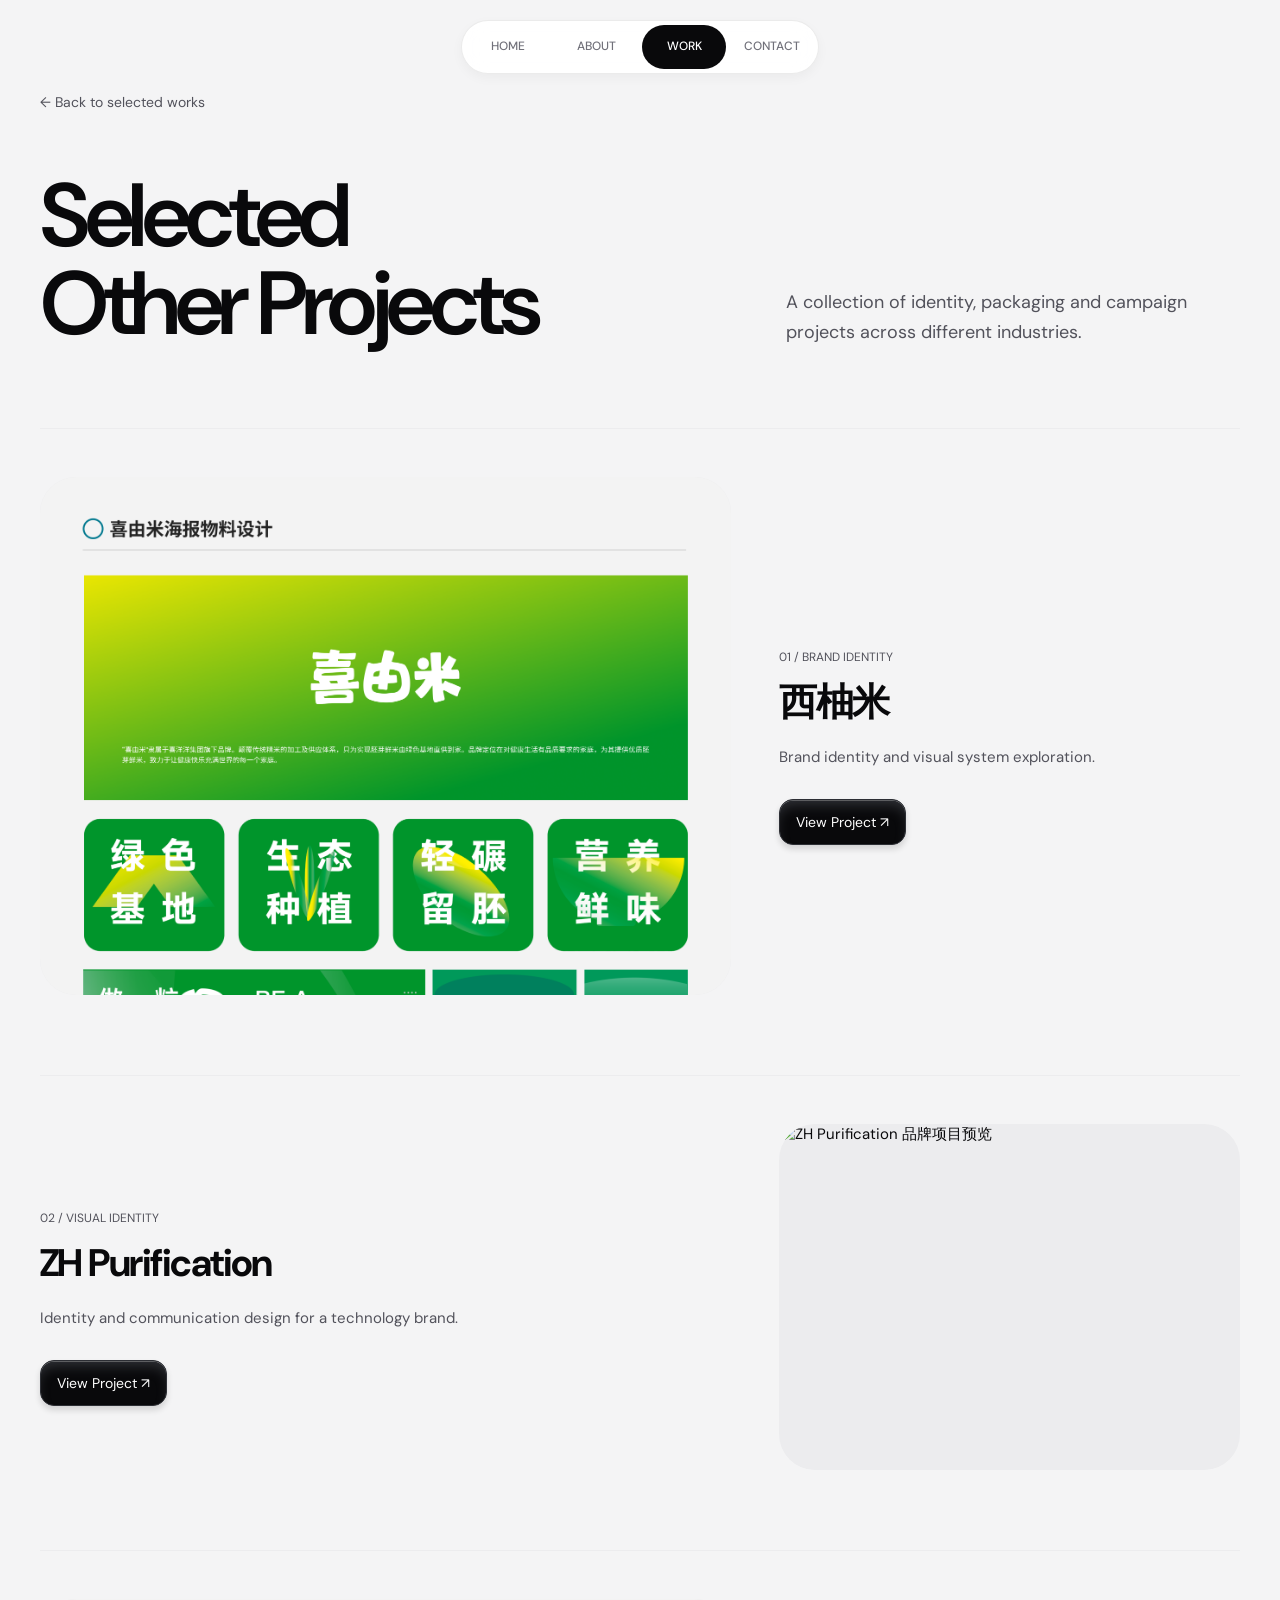
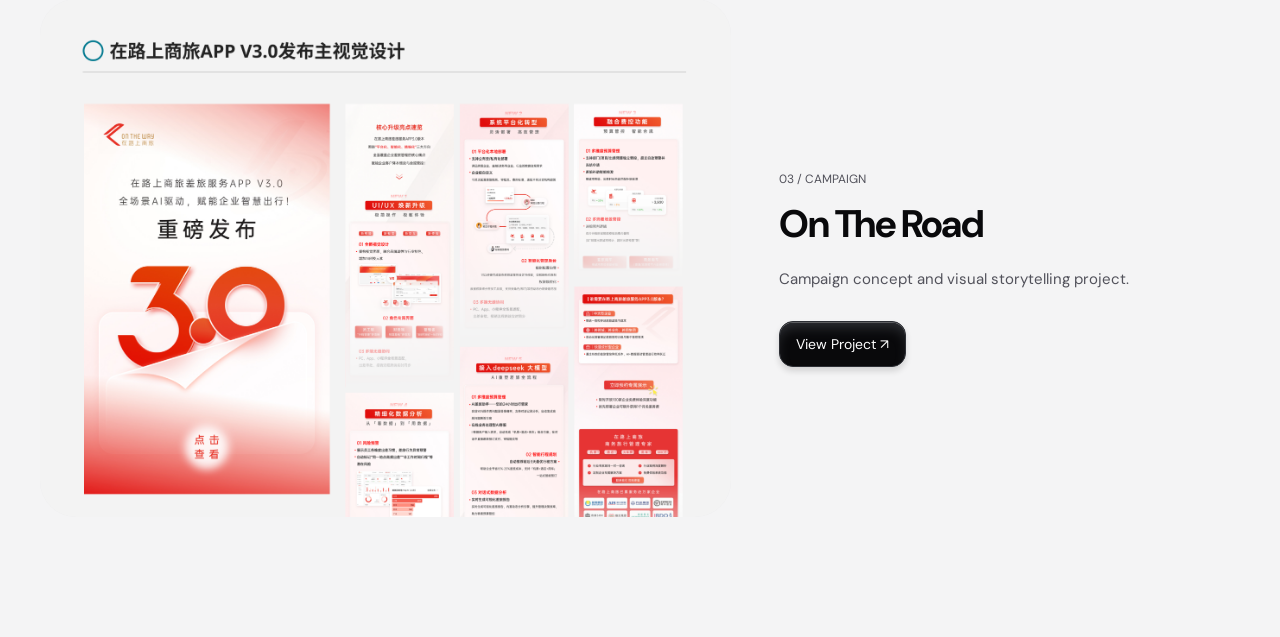
==== archive.html @ 00957e88 "Initial portfolio site" ====
<!doctype html><html lang="en"><head><meta charset="utf-8"><meta name="viewport" content="width=device-width,initial-scale=1"><meta name="description" content="Selected identity, packaging and campaign projects by Yu Hao."><title>Selected Other Projects · YU HAO</title><link rel="stylesheet" href="site.css"><link rel="stylesheet" href="archive.css"></head><body id="top" class="archive-page"><a class="skip" href="#main">跳到主要内容</a><header class="home-header"><nav class="home-nav" aria-label="主导航"><a href="index.html#home">HOME</a><a href="index.html#about">ABOUT</a><a class="is-active" href="index.html#work" aria-current="page">WORK</a><a href="index.html#contact">CONTACT</a></nav></header><main id="main" class="container archive-main"><a class="archive-back" href="index.html#work">← Back to selected works</a><header class="archive-head"><h1>Selected<br>Other Projects</h1><p>A collection of identity, packaging and campaign projects across different industries.</p></header><section class="archive-grid" aria-label="其他项目合集"><article class="archive-card"><a class="archive-media" href="xiyoumi.html"><img src="public/images/archive/xiyoumi/xiyoumi-case-part-01.png" alt="西柚米品牌项目预览" loading="eager"></a><div class="archive-copy"><p class="eyebrow">01 / BRAND IDENTITY</p><h2>西柚米</h2><p>Brand identity and visual system exploration.</p><a class="button" href="xiyoumi.html">View Project ↗</a></div></article><article class="archive-card"><a class="archive-media" href="zhihong.html"><img src="public/images/archive/vi/zh-purification-case-part-01.png" alt="ZH Purification 品牌项目预览" loading="lazy"></a><div class="archive-copy"><p class="eyebrow">02 / VISUAL IDENTITY</p><h2>ZH Purification</h2><p>Identity and communication design for a technology brand.</p><a class="button" href="zhihong.html">View Project ↗</a></div></article><article class="archive-card"><a class="archive-media" href="onway.html"><img src="public/images/archive/on-the-road/on-the-road-case-part-01.png" alt="On The Road 项目预览" loading="lazy"></a><div class="archive-copy"><p class="eyebrow">03 / CAMPAIGN</p><h2>On The Road</h2><p>Campaign concept and visual storytelling project.</p><a class="button" href="onway.html">View Project ↗</a></div></article></section></main></body></html>
---- site.css ----
@import url('https://fonts.googleapis.com/css2?family=DM+Sans:wght@400;500;600;700&display=swap');

/* Design system — derived from DESIGN.md */
:root {
  --color-obsidian: #09090b;
  --color-graphite: #18181b;
  --color-slate: #27272a;
  --color-iron: #3f3f46;
  --color-steel: #52525b;
  --color-fog: #71717a;
  --color-ash: #a1a1aa;
  --color-mist: #d4d4d8;
  --color-cloud: #ececee;
  --color-paper: #f4f4f5;
  --color-snow: #fff;
  --color-ember: #ff5a00;
  --color-placeholder: #1f5eff;

  --font-cosmica: 'DM Sans', 'PingFang SC', 'Microsoft YaHei', ui-sans-serif, system-ui, sans-serif;
  --text-caption: 12px;
  --text-body: 15px;
  --text-body-lg: 18px;
  --text-subheading: 20px;
  --text-heading-sm: 32px;
  --text-heading: 40px;
  --text-heading-lg: 56px;
  --text-display: 64px;

  --space-4: 4px;
  --space-8: 8px;
  --space-12: 12px;
  --space-16: 16px;
  --space-20: 20px;
  --space-24: 24px;
  --space-28: 28px;
  --space-32: 32px;
  --space-36: 36px;
  --space-40: 40px;
  --space-48: 48px;
  --space-64: 64px;
  --space-80: 80px;
  --space-120: 120px;

  --container-width: 1200px;
  --card-padding: 28px;
  --radius-card: 36px;
  --radius-button: 14px;
  --radius-badge: 12px;
  --radius-pill: 10000px;
  --line: 1px solid var(--color-cloud);
  --shadow-md: 0 4px 12px rgba(0, 0, 0, .04);
  --transition: 200ms ease;
}

* { box-sizing: border-box; }
html { scroll-behavior: smooth; scroll-padding-top: 100px; }
body { margin: 0; background: var(--color-paper); color: var(--color-obsidian); font-family: var(--font-cosmica); font-size: var(--text-body); line-height: 1.45; }
a { color: inherit; text-decoration: none; }
button { font: inherit; }
h1, h2, h3, p, dl, dd { margin: 0; }
img { display: block; max-width: 100%; }
.container { width: min(var(--container-width), calc(100% - 48px)); margin: auto; }
.skip { position: fixed; z-index: 1000; top: -60px; left: var(--space-24); border-radius: var(--radius-button); background: var(--color-obsidian); color: #fff; padding: var(--space-12) var(--space-16); }
.skip:focus { top: var(--space-16); }
a:focus-visible, button:focus-visible, summary:focus-visible { outline: 3px solid var(--color-ember); outline-offset: 3px; }
.home-header { position: fixed; z-index: 100; top: var(--space-20); left: 50%; width: max-content; max-width: calc(100% - 32px); transform: translateX(-50%); }
.home-nav { display: flex; align-items: center; gap: var(--space-4); border: 1px solid rgba(9, 9, 11, .08); border-radius: var(--radius-pill); background: rgba(255, 255, 255, .92); box-shadow: var(--shadow-md); padding: var(--space-4); backdrop-filter: blur(12px); -webkit-backdrop-filter: blur(12px); }
.home-nav a { display: inline-flex; align-items: center; justify-content: center; min-width: 84px; min-height: 44px; border-radius: var(--radius-pill); color: var(--color-fog); font-size: 12px; font-weight: 500; transition: color var(--transition), background var(--transition); }
.home-nav a:hover { color: var(--color-obsidian); }
.home-nav a.is-active { background: var(--color-obsidian); color: var(--color-snow); }
.eyebrow { color: var(--color-fog); font-size: var(--text-caption); line-height: 1.64; }

.site-header { position: sticky; top: 0; z-index: 50; background: rgba(255, 255, 255, .92); backdrop-filter: blur(12px); }
.topbar { display: grid; grid-template-columns: 1fr auto 1fr; align-items: center; min-height: 76px; }
.brand { justify-self: start; font-size: 18px; font-weight: 700; letter-spacing: -.04em; }
.brand-dot { display: inline-grid; place-items: center; width: 24px; height: 24px; margin-right: 8px; border-radius: var(--radius-badge); background: var(--color-ember); color: #fff; font-size: 12px; vertical-align: 2px; }
.topbar nav { display: flex; gap: var(--space-24); color: var(--color-iron); font-size: 14px; }
.topbar nav a { transition: color var(--transition); }
.topbar nav a:hover { color: var(--color-obsidian); }
.nav-actions { justify-self: end; display: flex; align-items: center; gap: var(--space-16); color: var(--color-iron); font-size: 14px; }
.resume-link { border: var(--line); border-radius: var(--radius-button); background: var(--color-snow); color: var(--color-obsidian); padding: 10px 15px; transition: border-color var(--transition), background var(--transition); }
.resume-link:hover { border-color: var(--color-obsidian); background: var(--color-paper); }

.button { display: inline-flex; align-items: center; justify-content: center; border: 1.5px solid #2c2e34; border-radius: var(--radius-button); background: var(--color-obsidian); box-shadow: inset 0 .5px 0 rgba(255,255,255,.5), inset 0 9px 14px -5px rgba(117,123,133,.4), 0 4px 6px rgba(0,0,0,.14); color: #fff; padding: 12px 16px; font-size: 14px; transition: translate var(--transition), background var(--transition); }
.button:hover { translate: 0 -2px; background: var(--color-slate); }
.button-light { border: var(--line); background: var(--color-snow); box-shadow: none; color: var(--color-graphite); }
.button-light:hover { background: var(--color-paper); }

.hero { display: grid; grid-template-columns: minmax(0, 1.2fr) minmax(320px, .8fr); gap: var(--space-80); align-items: end; padding: var(--space-80) 0 var(--space-120); }
.hero h1 { max-width: 760px; font-size: clamp(56px, 7vw, var(--text-display)); font-weight: 600; line-height: 1.12; letter-spacing: -.055em; }
.hero h1 span { display: block; }
.hero h1 em { color: var(--color-ember); font-style: normal; }
.hero-copy { max-width: 370px; padding-bottom: var(--space-8); }
.hero-copy p { color: var(--color-steel); line-height: 1.55; }
.hero-copy .button { margin-top: var(--space-24); }
.hero-note { display: flex; gap: var(--space-8); align-items: center; margin-bottom: var(--space-16); color: var(--color-fog); font-size: 13px; }
.hero-note i { display: block; width: 8px; height: 8px; border-radius: 50%; background: var(--color-ember); }
.hero-stage { padding-bottom: var(--space-80); }
.stage-grid { display: grid; grid-template-columns: 1.25fr .75fr; gap: var(--space-16); }
.stage-mini { display: grid; gap: var(--space-16); }

.image-placeholder { position: relative; isolation: isolate; display: flex; align-items: flex-end; justify-content: space-between; overflow: hidden; border-radius: var(--radius-card); background: var(--color-placeholder); color: #fff; padding: var(--card-padding); aspect-ratio: 16 / 9; }
.image-placeholder::before { position: absolute; z-index: -1; inset: var(--space-28); border: 1px solid rgba(255, 255, 255, .35); border-radius: 20px; content: ''; }
.image-placeholder span, .image-placeholder strong { font-size: var(--text-caption); line-height: 1.64; }
.image-placeholder strong { font-weight: 500; }
.image-placeholder.square { aspect-ratio: 1; }
.image-placeholder.portrait { aspect-ratio: 3 / 4; }
.image-placeholder.case-visual { aspect-ratio: 16 / 9; }
.image-placeholder.long { aspect-ratio: 4 / 3; }
.stage-mini .image-placeholder { border-radius: var(--radius-card); padding: var(--space-20); }

.section { padding: var(--space-80) 0; }
.section-head { display: grid; grid-template-columns: minmax(0, 1fr) minmax(260px, .65fr); gap: var(--space-64); align-items: end; margin-bottom: var(--space-40); }
.section-head h2 { font-size: clamp(40px, 5vw, var(--text-heading-lg)); font-weight: 600; line-height: 1.28; letter-spacing: -.045em; }
.section-head p { color: var(--color-steel); font-size: var(--text-body-lg); line-height: 1.5; }
.stat-row { display: grid; grid-template-columns: repeat(3, 1fr); gap: var(--space-16); margin-bottom: var(--space-80); }
.stat { border: var(--line); border-radius: var(--radius-card); background: var(--color-snow); padding: var(--card-padding); }
.stat strong { display: block; font-size: 40px; line-height: 1.1; letter-spacing: -.05em; }
.stat span { display: block; margin-top: var(--space-12); color: var(--color-steel); font-size: 14px; }

.project-grid { display: grid; grid-template-columns: repeat(3, 1fr); gap: var(--space-16); }
.project-card { min-width: 0; overflow: hidden; border: var(--line); border-radius: var(--radius-card); background: var(--color-snow); transition: translate var(--transition), border-color var(--transition); }
.project-card:hover { translate: 0 -4px; border-color: var(--color-mist); }
.project-card .image-placeholder { border-radius: 0; }
.project-card-content { padding: var(--card-padding); }
.project-card h3 { font-size: var(--text-subheading); font-weight: 600; line-height: 1.45; letter-spacing: -.025em; }
.project-card p { margin-top: var(--space-12); color: var(--color-steel); font-size: 14px; line-height: 1.6; }
.tags { display: flex; flex-wrap: wrap; gap: var(--space-8); margin-top: var(--space-20); }
.tag { border: var(--line); border-radius: var(--radius-badge); color: var(--color-iron); padding: 4px 8px; font-size: 12px; line-height: 1.4; }
.tag-accent { border-color: var(--color-ember); background: var(--color-ember); color: #fff; }
.project-card .card-link { display: inline-block; margin-top: var(--space-24); color: var(--color-obsidian); font-size: 14px; text-decoration: underline; text-underline-offset: 4px; }
.more-works { margin-top: var(--space-80); }

.feature-band { border-radius: var(--radius-card); background: var(--color-slate); color: #fff; padding: var(--space-40); }
.feature-band-grid { display: grid; grid-template-columns: .85fr 1.15fr; gap: var(--space-64); align-items: start; }
.feature-band h2 { font-size: var(--text-heading-sm); line-height: 1.25; letter-spacing: -.04em; }
.feature-band p { margin-top: var(--space-20); color: var(--color-mist); font-size: 16px; line-height: 1.6; }
.feature-list { margin: 0; padding: 0; list-style: none; }
.feature-list li { border-bottom: 1px solid #ffffff22; padding: var(--space-16) 0; font-size: var(--text-subheading); font-weight: 500; line-height: 1.4; }
.feature-list li::before { margin-right: var(--space-12); color: var(--color-ember); content: '→'; }

.about-grid { display: grid; grid-template-columns: 1.1fr .9fr; gap: var(--space-16); }
.about-card { border: var(--line); border-radius: var(--radius-card); background: var(--color-snow); padding: var(--space-40); }
.about-card h2 { font-size: var(--text-heading); line-height: 1.28; letter-spacing: -.04em; }
.about-card p { margin-top: var(--space-20); color: var(--color-steel); font-size: var(--text-body-lg); line-height: 1.55; }
.timeline { display: grid; gap: var(--space-24); }
.timeline-item { border-bottom: var(--line); padding-bottom: var(--space-24); }
.timeline-item:last-child { border: 0; padding: 0; }
.timeline-item time { display: block; color: var(--color-fog); font-size: var(--text-caption); }
.timeline-item h3 { margin-top: var(--space-8); font-size: var(--text-subheading); }
.timeline-item p { margin-top: var(--space-8); font-size: 14px; }

.contact { background: var(--color-obsidian); color: #fff; padding: var(--space-120) 0 var(--space-80); }
.contact-grid { display: grid; grid-template-columns: minmax(0, 1fr) auto; gap: var(--space-80); align-items: end; }
.contact h2 { font-size: clamp(56px, 7vw, var(--text-display)); line-height: 1.12; letter-spacing: -.055em; }
.contact p { max-width: 520px; margin-top: var(--space-20); color: var(--color-ash); font-size: var(--text-body-lg); line-height: 1.55; }
.contact .button { margin-top: var(--space-32); border-color: #fff; background: #fff; box-shadow: none; color: var(--color-obsidian); }
.contact .button:hover { background: var(--color-paper); }
.contact-meta { display: grid; gap: var(--space-12); color: var(--color-ash); font-size: 14px; }
.contact-meta a { color: #fff; text-decoration: underline; text-underline-offset: 4px; }
.site-footer { background: var(--color-obsidian); }
.footer-inner { display: flex; justify-content: space-between; gap: var(--space-24); padding: var(--space-24) 0; color: var(--color-fog); font-size: 12px; }
.footer-inner a:hover { color: #fff; }

.case-main { padding: var(--space-80) 0 var(--space-120); }
.back { color: var(--color-steel); font-size: 14px; }
.back:hover { color: var(--color-obsidian); }
.case-hero { display: grid; grid-template-columns: 1fr; gap: var(--space-64); align-items: end; margin: var(--space-48) 0 var(--space-80); }
.case-hero h1 { font-size: clamp(48px, 6vw, var(--text-display)); font-weight: 600; line-height: 1.12; letter-spacing: -.05em; }
.case-lead { margin-top: var(--space-20); color: var(--color-steel); font-size: var(--text-body-lg); line-height: 1.55; }
.facts { display: grid; grid-template-columns: 1fr 1fr; gap: var(--space-16); }
.facts div { border: var(--line); border-radius: var(--radius-card); background: var(--color-snow); padding: var(--card-padding); }
.facts dt { color: var(--color-fog); font-size: var(--text-caption); }
.facts dd { margin-top: var(--space-8); font-size: 14px; line-height: 1.6; }
.case-banner { margin-bottom: var(--space-80); }
.case-section { display: grid; grid-template-columns: .65fr 1.35fr; gap: var(--space-64); border-top: var(--line); padding: var(--space-48) 0; }
.case-section h2 { margin-top: var(--space-8); font-size: var(--text-heading-sm); line-height: 1.35; letter-spacing: -.035em; }
.case-section-content > p { margin-bottom: var(--space-24); color: var(--color-steel); font-size: 16px; line-height: 1.8; }
.case-section .image-placeholder { width: 100%; }
.pending { margin-top: var(--space-20); border-radius: var(--radius-badge); background: var(--color-paper); color: var(--color-steel); padding: var(--space-16); font-size: 13px; }
.pending summary { cursor: pointer; }
.pending p { margin-top: var(--space-12); font-size: 13px; line-height: 1.6; }
.case-next { display: flex; justify-content: space-between; gap: var(--space-24); padding-top: var(--space-40); font-size: 16px; }
.case-next a { text-decoration: underline; text-underline-offset: 4px; }
.motion-toggle { position: fixed; right: var(--space-16); bottom: var(--space-16); z-index: 120; border: var(--line); border-radius: var(--radius-pill); background: var(--color-snow); box-shadow: var(--shadow-md); color: var(--color-iron); padding: 8px 12px; font-size: 12px; cursor: pointer; }
.paused * { animation-play-state: paused !important; }

@media (max-width: 900px) {
  .hero, .section-head, .feature-band-grid, .contact-grid, .case-hero, .case-section { grid-template-columns: 1fr; gap: var(--space-32); }
  .hero { padding-top: var(--space-64); }
  .hero-copy { max-width: 520px; }
  .hero-stage { padding-bottom: var(--space-64); }
  .project-grid { grid-template-columns: repeat(2, 1fr); }
  .about-grid { grid-template-columns: 1fr; }
  .case-hero { margin-bottom: var(--space-48); }
  .case-section { padding: var(--space-40) 0; }
}

@media (max-width: 600px) {
  .container { width: min(100% - 32px, var(--container-width)); }
  .home-header { top: var(--space-12); }
  .home-nav { gap: 2px; }
  .home-nav a { min-width: 0; min-height: 42px; padding: 0 var(--space-16); font-size: 10px; }
  .topbar { grid-template-columns: auto 1fr auto; min-height: 64px; }
  .topbar nav { display: none; }
  .nav-actions { gap: var(--space-8); }
  .nav-actions > a:first-child { display: none; }
  .brand { font-size: 16px; }
  .hero { padding: var(--space-48) 0 var(--space-64); }
  .hero h1 { font-size: 48px; }
  .hero-copy p { font-size: 16px; }
  .hero-stage { padding-bottom: var(--space-40); }
  .stage-grid { gap: var(--space-12); }
  .section { padding: var(--space-64) 0; }
  .section-head h2 { font-size: 40px; }
  .section-head p { font-size: 16px; }
  .stat-row, .project-grid { grid-template-columns: 1fr; }
  .stat { padding: var(--space-24); }
  .project-card-content, .about-card { padding: var(--space-28); }
  .feature-band { padding: var(--space-28); }
  .feature-band h2 { font-size: 28px; }
  .contact { padding: var(--space-80) 0 var(--space-48); }
  .contact h2 { font-size: 48px; }
  .case-main { padding: var(--space-64) 0 var(--space-80); }
  .case-hero h1 { font-size: 46px; }
  .facts { grid-template-columns: 1fr; }
  .case-section h2 { font-size: 28px; }
  .case-next { font-size: 14px; }
  .footer-inner { flex-direction: column; padding: var(--space-24) 0 var(--space-64); }
}

@media (prefers-reduced-motion: reduce) {
  html { scroll-behavior: auto; }
  *, *::before, *::after { transition: none !important; animation: none !important; }
}
---- archive.css ----
.archive-page { background: var(--color-paper); }
.archive-main { padding: var(--space-80) 0 var(--space-120); }
.archive-back { display: inline-flex; min-height: 44px; align-items: center; color: var(--color-steel); font-size: 14px; }
.archive-head { display: grid; grid-template-columns: minmax(0, 1.2fr) minmax(260px, .8fr); gap: var(--space-64); align-items: end; padding: var(--space-48) 0 var(--space-80); }
.archive-head h1 { font-size: clamp(52px, 7vw, 92px); line-height: .98; letter-spacing: -.06em; font-weight: 600; }
.archive-head p { color: var(--color-steel); font-size: var(--text-body-lg); line-height: 1.65; }
.archive-grid { display: grid; gap: var(--space-80); }
.archive-card { display: grid; grid-template-columns: minmax(0, 1.2fr) minmax(260px, .8fr); gap: var(--space-48); align-items: center; border-top: var(--line); padding-top: var(--space-48); }
.archive-card:nth-child(even) .archive-media { grid-column: 2; grid-row: 1; }
.archive-card:nth-child(even) .archive-copy { grid-column: 1; grid-row: 1; }
.archive-media { aspect-ratio: 4 / 3; overflow: hidden; border-radius: var(--radius-card); background: var(--color-cloud); }
.archive-media img { width: 100%; height: 100%; object-fit: cover; object-position: top center; }
.archive-copy h2 { margin-top: var(--space-12); font-size: clamp(28px, 3vw, var(--text-heading)); letter-spacing: -.04em; line-height: 1.2; }
.archive-copy p { margin-top: var(--space-20); color: var(--color-steel); line-height: 1.7; }
.archive-copy .button { margin-top: var(--space-28); }
@media (max-width: 767px) { .archive-main { padding-top: var(--space-48); } .archive-head, .archive-card { grid-template-columns: 1fr; gap: var(--space-32); } .archive-card:nth-child(even) .archive-media, .archive-card:nth-child(even) .archive-copy { grid-column: auto; grid-row: auto; } }
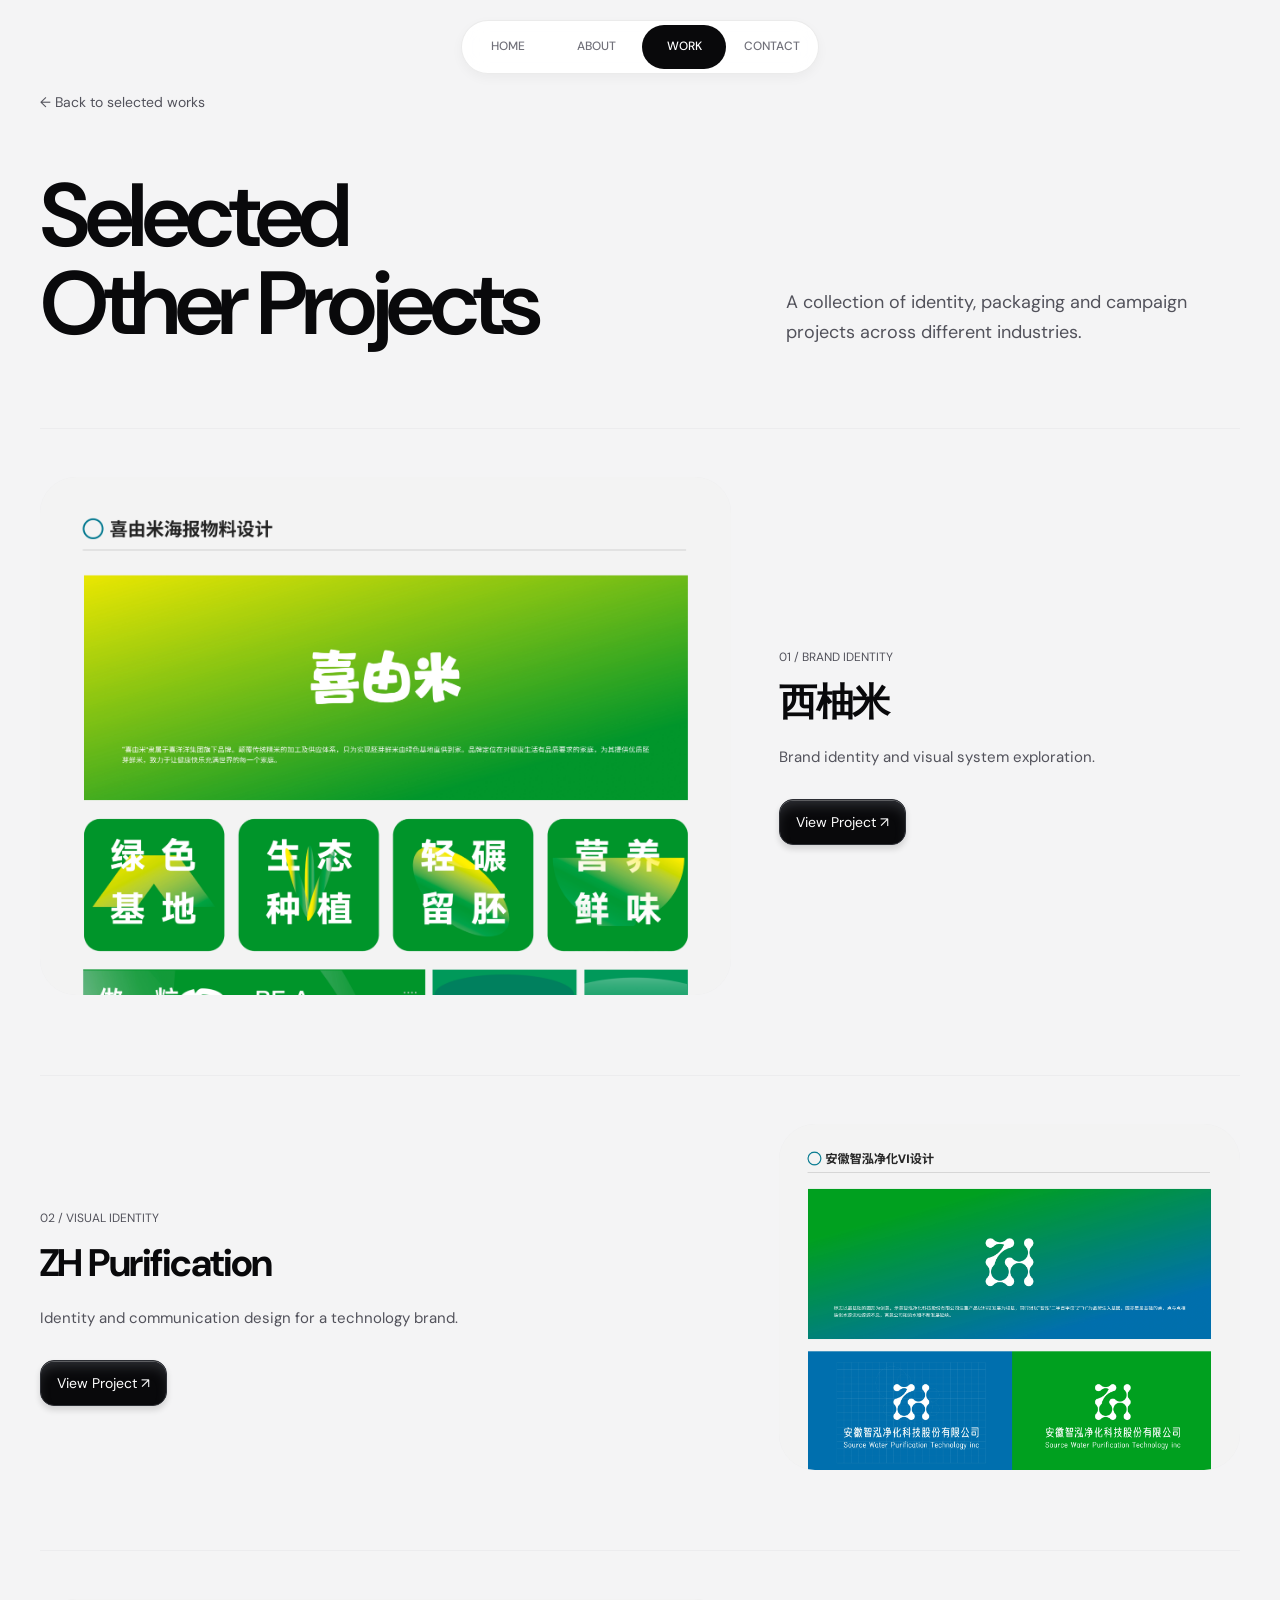
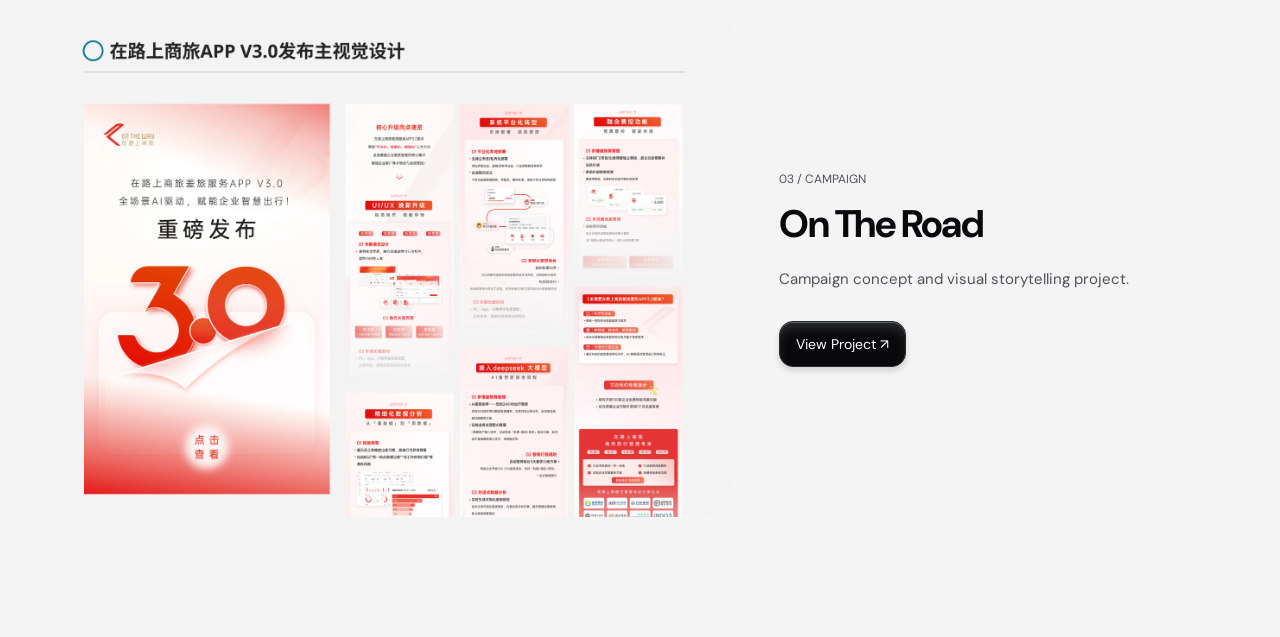
==== commit 3e2a2baa: "Optimize portfolio images for Cloudflare Pages" ====
--- a/archive.html
+++ b/archive.html
@@ -1 +1 @@
-<!doctype html><html lang="en"><head><meta charset="utf-8"><meta name="viewport" content="width=device-width,initial-scale=1"><meta name="description" content="Selected identity, packaging and campaign projects by Yu Hao."><title>Selected Other Projects · YU HAO</title><link rel="stylesheet" href="site.css"><link rel="stylesheet" href="archive.css"></head><body id="top" class="archive-page"><a class="skip" href="#main">跳到主要内容</a><header class="home-header"><nav class="home-nav" aria-label="主导航"><a href="index.html#home">HOME</a><a href="index.html#about">ABOUT</a><a class="is-active" href="index.html#work" aria-current="page">WORK</a><a href="index.html#contact">CONTACT</a></nav></header><main id="main" class="container archive-main"><a class="archive-back" href="index.html#work">← Back to selected works</a><header class="archive-head"><h1>Selected<br>Other Projects</h1><p>A collection of identity, packaging and campaign projects across different industries.</p></header><section class="archive-grid" aria-label="其他项目合集"><article class="archive-card"><a class="archive-media" href="xiyoumi.html"><img src="public/images/archive/xiyoumi/xiyoumi-case-part-01.png" alt="西柚米品牌项目预览" loading="eager"></a><div class="archive-copy"><p class="eyebrow">01 / BRAND IDENTITY</p><h2>西柚米</h2><p>Brand identity and visual system exploration.</p><a class="button" href="xiyoumi.html">View Project ↗</a></div></article><article class="archive-card"><a class="archive-media" href="zhihong.html"><img src="public/images/archive/vi/zh-purification-case-part-01.png" alt="ZH Purification 品牌项目预览" loading="lazy"></a><div class="archive-copy"><p class="eyebrow">02 / VISUAL IDENTITY</p><h2>ZH Purification</h2><p>Identity and communication design for a technology brand.</p><a class="button" href="zhihong.html">View Project ↗</a></div></article><article class="archive-card"><a class="archive-media" href="onway.html"><img src="public/images/archive/on-the-road/on-the-road-case-part-01.png" alt="On The Road 项目预览" loading="lazy"></a><div class="archive-copy"><p class="eyebrow">03 / CAMPAIGN</p><h2>On The Road</h2><p>Campaign concept and visual storytelling project.</p><a class="button" href="onway.html">View Project ↗</a></div></article></section></main></body></html>
+<!doctype html><html lang="en"><head><meta charset="utf-8"><meta name="viewport" content="width=device-width,initial-scale=1"><meta name="description" content="Selected identity, packaging and campaign projects by Yu Hao."><title>Selected Other Projects · YU HAO</title><link rel="stylesheet" href="site.css"><link rel="stylesheet" href="archive.css"></head><body id="top" class="archive-page"><a class="skip" href="#main">跳到主要内容</a><header class="home-header"><nav class="home-nav" aria-label="主导航"><a href="index.html#home">HOME</a><a href="index.html#about">ABOUT</a><a class="is-active" href="index.html#work" aria-current="page">WORK</a><a href="index.html#contact">CONTACT</a></nav></header><main id="main" class="container archive-main"><a class="archive-back" href="index.html#work">← Back to selected works</a><header class="archive-head"><h1>Selected<br>Other Projects</h1><p>A collection of identity, packaging and campaign projects across different industries.</p></header><section class="archive-grid" aria-label="其他项目合集"><article class="archive-card"><a class="archive-media" href="xiyoumi.html"><img src="public/images/archive/xiyoumi/xiyoumi-case-part-01.webp" alt="西柚米品牌项目预览" loading="eager"></a><div class="archive-copy"><p class="eyebrow">01 / BRAND IDENTITY</p><h2>西柚米</h2><p>Brand identity and visual system exploration.</p><a class="button" href="xiyoumi.html">View Project ↗</a></div></article><article class="archive-card"><a class="archive-media" href="zhihong.html"><img src="public/images/archive/vi/zh-purification-case-part-01.webp" alt="ZH Purification 品牌项目预览" loading="lazy"></a><div class="archive-copy"><p class="eyebrow">02 / VISUAL IDENTITY</p><h2>ZH Purification</h2><p>Identity and communication design for a technology brand.</p><a class="button" href="zhihong.html">View Project ↗</a></div></article><article class="archive-card"><a class="archive-media" href="onway.html"><img src="public/images/archive/on-the-road/on-the-road-case-part-01.webp" alt="On The Road 项目预览" loading="lazy"></a><div class="archive-copy"><p class="eyebrow">03 / CAMPAIGN</p><h2>On The Road</h2><p>Campaign concept and visual storytelling project.</p><a class="button" href="onway.html">View Project ↗</a></div></article></section></main></body></html>
